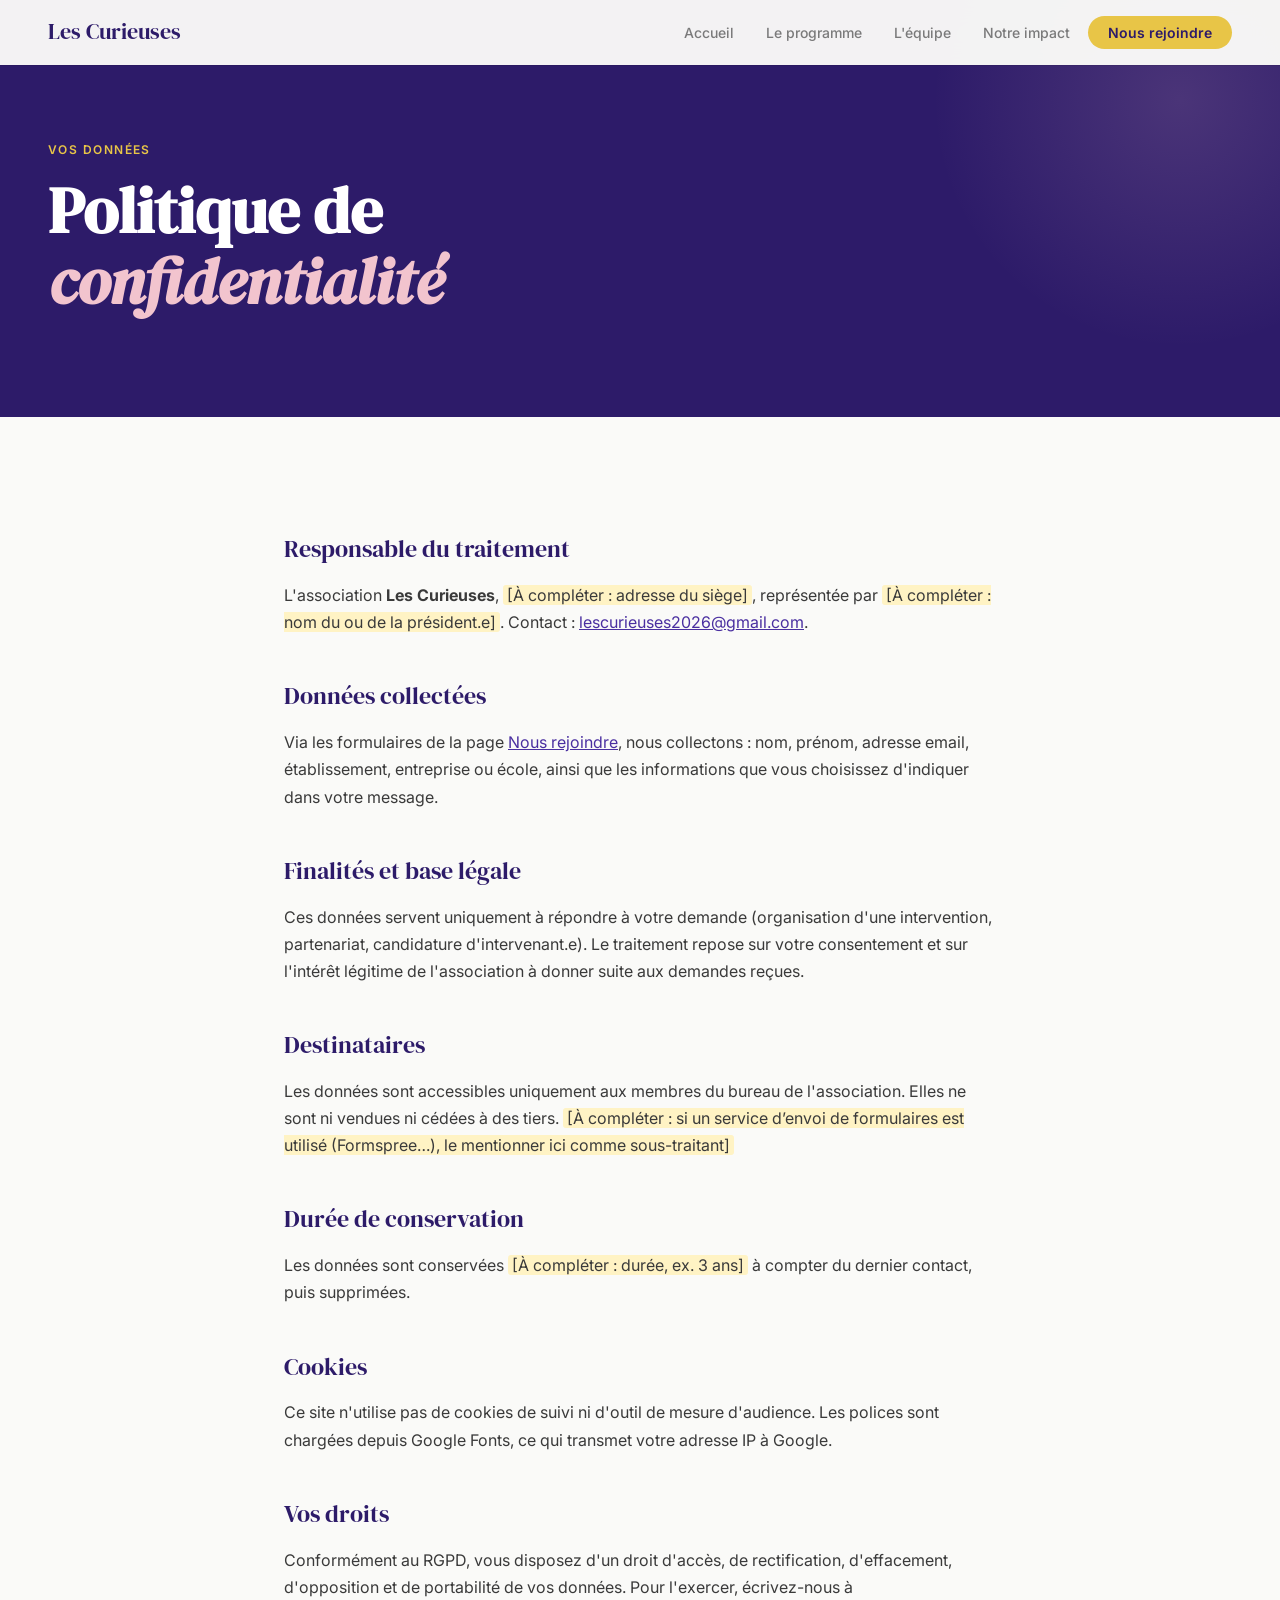
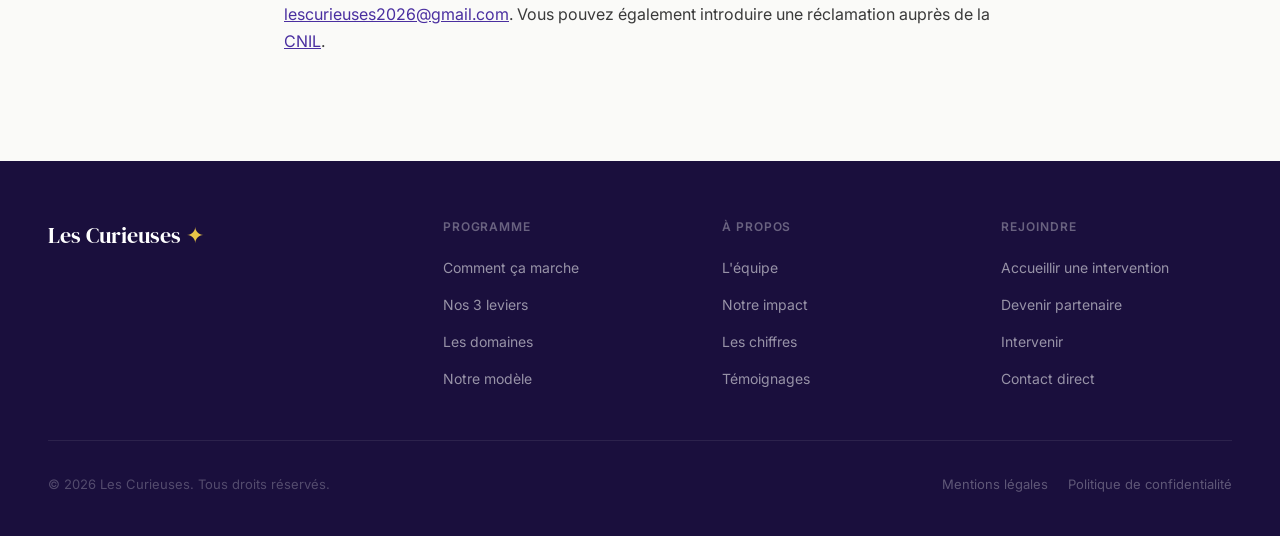
==== confidentialite.html @ ab99b631 "Corrections du site : formulaires, pages légales, SEO et coquilles - Formulaires de contact : ajout " ====
<!DOCTYPE html>
<html lang="fr">
<head>
<meta charset="UTF-8">
<meta name="viewport" content="width=device-width, initial-scale=1.0">
<title>Politique de confidentialité — Les Curieuses</title>
<meta name="description" content="Comment Les Curieuses collecte et protège vos données personnelles.">
<meta property="og:title" content="Politique de confidentialité — Les Curieuses">
<meta property="og:description" content="Comment Les Curieuses collecte et protège vos données personnelles.">
<meta property="og:type" content="website">
<link rel="icon" href="data:image/svg+xml,%3Csvg xmlns=%22http://www.w3.org/2000/svg%22 viewBox=%220 0 100 100%22%3E%3Ctext y=%22.9em%22 font-size=%2290%22%3E%E2%9C%A6%3C/text%3E%3C/svg%3E">
<link rel="preconnect" href="https://fonts.googleapis.com">
<link rel="preconnect" href="https://fonts.gstatic.com" crossorigin>
<link href="https://fonts.googleapis.com/css2?family=DM+Serif+Display:ital@0;1&family=Inter:wght@400;500;600&display=swap" rel="stylesheet">
<link rel="stylesheet" href="css/style.css">
<style>
  .legal { max-width: 760px; margin: 0 auto; padding: 72px 24px 96px; }
  .legal h2 { font-family: 'DM Serif Display', serif; color: var(--violet); font-size: 1.5rem; font-weight: 400; margin: 40px 0 12px; }
  .legal p, .legal li { line-height: 1.7; margin-bottom: 10px; }
  .legal ul { padding-left: 20px; margin-bottom: 10px; }
  .legal a { color: var(--violet-light); }
  .todo { background: #FFF3C4; padding: 0 4px; border-radius: 3px; }
</style>
</head>
<body>
<div id="nav-placeholder"></div>

<div class="page-header">
  <p class="page-header-eyebrow">Vos données</p>
  <h1>Politique de <em>confidentialité</em></h1>
</div>

<section class="legal">
  <h2>Responsable du traitement</h2>
  <p>L'association <strong>Les Curieuses</strong>, <span class="todo">[À compléter : adresse du siège]</span>, représentée par <span class="todo">[À compléter : nom du ou de la président.e]</span>. Contact : <a href="mailto:lescurieuses2026@gmail.com">lescurieuses2026@gmail.com</a>.</p>

  <h2>Données collectées</h2>
  <p>Via les formulaires de la page <a href="contact.html">Nous rejoindre</a>, nous collectons : nom, prénom, adresse email, établissement, entreprise ou école, ainsi que les informations que vous choisissez d'indiquer dans votre message.</p>

  <h2>Finalités et base légale</h2>
  <p>Ces données servent uniquement à répondre à votre demande (organisation d'une intervention, partenariat, candidature d'intervenant.e). Le traitement repose sur votre consentement et sur l'intérêt légitime de l'association à donner suite aux demandes reçues.</p>

  <h2>Destinataires</h2>
  <p>Les données sont accessibles uniquement aux membres du bureau de l'association. Elles ne sont ni vendues ni cédées à des tiers. <span class="todo">[À compléter : si un service d’envoi de formulaires est utilisé (Formspree…), le mentionner ici comme sous-traitant]</span></p>

  <h2>Durée de conservation</h2>
  <p>Les données sont conservées <span class="todo">[À compléter : durée, ex. 3 ans]</span> à compter du dernier contact, puis supprimées.</p>

  <h2>Cookies</h2>
  <p>Ce site n'utilise pas de cookies de suivi ni d'outil de mesure d'audience. Les polices sont chargées depuis Google Fonts, ce qui transmet votre adresse IP à Google.</p>

  <h2>Vos droits</h2>
  <p>Conformément au RGPD, vous disposez d'un droit d'accès, de rectification, d'effacement, d'opposition et de portabilité de vos données. Pour l'exercer, écrivez-nous à <a href="mailto:lescurieuses2026@gmail.com">lescurieuses2026@gmail.com</a>. Vous pouvez également introduire une réclamation auprès de la <a href="https://www.cnil.fr" target="_blank" rel="noopener">CNIL</a>.</p>
</section>

<div id="footer-placeholder"></div>
<script src="js/layout.js"></script>
<script src="js/main.js"></script>
<script>
  document.addEventListener('DOMContentLoaded', () => {
    const navbar = document.getElementById('navbar');
    if (navbar) navbar.classList.add('solid');
  });
</script>
</body>
</html>
---- css/style.css ----
*, *::before, *::after { box-sizing: border-box; margin: 0; padding: 0; }

:root {
  --violet: #2D1B69;
  --violet-light: #4A2FA0;
  --violet-pale: #EDE8FF;
  --rose: #F2C4CE;
  --rose-deep: #D4768A;
  --gold: #E8C547;
  --cream: #FAFAF8;
  --text: #3A3A3A;
  --text-muted: #7A7A7A;
  --white: #ffffff;
}

html { scroll-behavior: smooth; }

body {
  font-family: 'Inter', sans-serif;
  background: var(--cream);
  color: var(--text);
  line-height: 1.7;
  overflow-x: hidden;
}

/* ---- NAV ---- */
nav {
  position: fixed;
  top: 0; left: 0; right: 0;
  z-index: 100;
  padding: 20px 48px;
  display: flex;
  align-items: center;
  justify-content: space-between;
  transition: background 0.3s, padding 0.3s, box-shadow 0.3s;
}
nav.scrolled, nav.solid {
  background: rgba(250,250,248,0.97);
  backdrop-filter: blur(12px);
  padding: 14px 48px;
  box-shadow: 0 1px 0 rgba(0,0,0,0.08);
}
.nav-logo {
  font-family: 'DM Serif Display', serif;
  font-size: 1.35rem;
  color: var(--white);
  text-decoration: none;
  transition: color 0.3s;
}
nav.scrolled .nav-logo, nav.solid .nav-logo { color: var(--violet); }

.nav-links { display: flex; gap: 4px; list-style: none; align-items: center; }
.nav-links a {
  font-size: 0.875rem;
  font-weight: 500;
  color: rgba(255,255,255,0.8);
  text-decoration: none;
  padding: 6px 14px;
  border-radius: 100px;
  transition: color 0.2s, background 0.2s;
}
nav.scrolled .nav-links a, nav.solid .nav-links a { color: var(--text-muted); }
.nav-links a:hover { color: var(--white); background: rgba(255,255,255,0.1); }
nav.scrolled .nav-links a:hover, nav.solid .nav-links a:hover { color: var(--violet); background: var(--violet-pale); }
.nav-links a.active { color: var(--violet) !important; background: var(--violet-pale) !important; }

.nav-cta {
  background: var(--gold) !important;
  color: var(--violet) !important;
  font-weight: 600 !important;
  padding: 8px 20px !important;
  transition: transform 0.15s, box-shadow 0.15s !important;
}
.nav-cta:hover { transform: translateY(-1px); box-shadow: 0 4px 12px rgba(232,197,71,0.4) !important; background: var(--gold) !important; }

.burger {
  display: none;
  flex-direction: column;
  gap: 5px;
  cursor: pointer;
  padding: 4px;
  background: none;
  border: none;
}
.burger span {
  display: block;
  width: 22px;
  height: 2px;
  background: var(--white);
  border-radius: 2px;
  transition: background 0.3s, transform 0.3s, opacity 0.3s;
}
nav.scrolled .burger span, nav.solid .burger span { background: var(--violet); }

/* ---- PAGE HEADER (sous-pages) ---- */
.page-header {
  background: var(--violet);
  padding: 140px 48px 80px;
  position: relative;
  overflow: hidden;
}
.page-header::before {
  content: '';
  position: absolute;
  top: -150px; right: -150px;
  width: 500px; height: 500px;
  border-radius: 50%;
  background: radial-gradient(circle, rgba(242,196,206,0.15) 0%, transparent 70%);
  pointer-events: none;
}
.page-header-eyebrow {
  font-size: 0.75rem;
  font-weight: 600;
  letter-spacing: 0.12em;
  text-transform: uppercase;
  color: var(--gold);
  margin-bottom: 16px;
}
.page-header h1 {
  font-family: 'DM Serif Display', serif;
  font-size: clamp(2.2rem, 5vw, 4rem);
  color: var(--white);
  line-height: 1.1;
  max-width: 700px;
  margin-bottom: 20px;
}
.page-header h1 em { color: var(--rose); font-style: italic; }
.page-header-sub {
  font-size: 1rem;
  color: rgba(255,255,255,0.65);
  max-width: 520px;
  line-height: 1.8;
}

/* ---- SECTIONS ---- */
section { padding: 88px 48px; }
.container { max-width: 1100px; margin: 0 auto; }

.section-eyebrow {
  font-size: 0.75rem;
  font-weight: 600;
  letter-spacing: 0.1em;
  text-transform: uppercase;
  color: var(--rose-deep);
  margin-bottom: 12px;
}
.section-title {
  font-family: 'DM Serif Display', serif;
  font-size: clamp(1.75rem, 3.5vw, 2.75rem);
  color: var(--violet);
  line-height: 1.2;
  margin-bottom: 16px;
}
.section-sub {
  color: var(--text-muted);
  font-size: 1rem;
  line-height: 1.8;
}

/* ---- BUTTONS ---- */
.btn-primary {
  background: var(--gold);
  color: var(--violet);
  padding: 14px 32px;
  border-radius: 100px;
  font-weight: 600;
  font-size: 0.9375rem;
  text-decoration: none;
  display: inline-block;
  transition: transform 0.15s, box-shadow 0.15s;
  border: none;
  cursor: pointer;
  font-family: 'Inter', sans-serif;
}
.btn-primary:hover { transform: translateY(-2px); box-shadow: 0 8px 24px rgba(232,197,71,0.35); }

.btn-secondary {
  color: var(--violet);
  padding: 14px 32px;
  border-radius: 100px;
  font-weight: 500;
  font-size: 0.9375rem;
  text-decoration: none;
  border: 1.5px solid var(--violet);
  display: inline-block;
  transition: background 0.15s, color 0.15s;
}
.btn-secondary:hover { background: var(--violet); color: var(--white); }

.btn-ghost {
  color: rgba(255,255,255,0.8);
  padding: 14px 32px;
  border-radius: 100px;
  font-weight: 500;
  font-size: 0.9375rem;
  text-decoration: none;
  border: 1px solid rgba(255,255,255,0.25);
  display: inline-block;
  transition: border-color 0.15s, color 0.15s;
}
.btn-ghost:hover { border-color: rgba(255,255,255,0.6); color: var(--white); }

/* ---- CARDS ---- */
.card {
  background: var(--white);
  border-radius: 16px;
  padding: 32px 28px;
  transition: transform 0.2s, box-shadow 0.2s;
}
.card:hover { transform: translateY(-6px); box-shadow: 0 16px 40px rgba(45,27,105,0.1); }

/* ---- REVEAL ---- */
.reveal {
  opacity: 0;
  transform: translateY(28px);
  transition: opacity 0.65s ease, transform 0.65s ease;
}
.reveal.visible { opacity: 1; transform: none; }
.reveal-delay-1 { transition-delay: 0.1s; }
.reveal-delay-2 { transition-delay: 0.2s; }
.reveal-delay-3 { transition-delay: 0.3s; }
.reveal-delay-4 { transition-delay: 0.4s; }

/* ---- FOOTER ---- */
footer {
  background: #1A0F3D;
  padding: 56px 48px 40px;
}
.footer-top {
  display: grid;
  grid-template-columns: 1.5fr 1fr 1fr 1fr;
  gap: 48px;
  padding-bottom: 48px;
  border-bottom: 1px solid rgba(255,255,255,0.08);
  margin-bottom: 32px;
}
.footer-logo {
  font-family: 'DM Serif Display', serif;
  font-size: 1.4rem;
  color: var(--white);
  margin-bottom: 12px;
}
.footer-logo span { color: var(--gold); }
.footer-tagline { font-size: 0.875rem; color: rgba(255,255,255,0.4); line-height: 1.6; max-width: 240px; }
.footer-col h4 {
  font-size: 0.75rem;
  font-weight: 600;
  letter-spacing: 0.08em;
  text-transform: uppercase;
  color: rgba(255,255,255,0.35);
  margin-bottom: 16px;
}
.footer-col ul { list-style: none; display: flex; flex-direction: column; gap: 10px; }
.footer-col a {
  font-size: 0.875rem;
  color: rgba(255,255,255,0.55);
  text-decoration: none;
  transition: color 0.15s;
}
.footer-col a:hover { color: var(--white); }
.footer-bottom {
  display: flex;
  justify-content: space-between;
  align-items: center;
  flex-wrap: wrap;
  gap: 12px;
}
.footer-copy { font-size: 0.8125rem; color: rgba(255,255,255,0.25); }
.footer-legal { display: flex; gap: 20px; }
.footer-legal a { font-size: 0.8125rem; color: rgba(255,255,255,0.3); text-decoration: none; transition: color 0.15s; }
.footer-legal a:hover { color: rgba(255,255,255,0.7); }

/* ---- MOBILE ---- */
@media (max-width: 768px) {
  nav { padding: 16px 24px; }
  nav.scrolled, nav.solid { padding: 12px 24px; }
  .nav-links { display: none; position: fixed; top: 0; left: 0; right: 0; bottom: 0; background: var(--violet); flex-direction: column; justify-content: center; align-items: center; gap: 8px; }
  .nav-links.open { display: flex; }
  .nav-links a { font-size: 1.25rem; color: rgba(255,255,255,0.8) !important; padding: 12px 24px; }
  .nav-links a:hover { color: var(--white) !important; background: rgba(255,255,255,0.08) !important; }
  .burger { display: flex; z-index: 10; }
  .page-header { padding: 110px 24px 60px; }
  section { padding: 60px 24px; }
  .footer-top { grid-template-columns: 1fr 1fr; gap: 32px; }
  .footer-bottom { flex-direction: column; text-align: center; }
}

@media (prefers-reduced-motion: reduce) {
  .reveal { opacity: 1; transform: none; transition: none; }
}
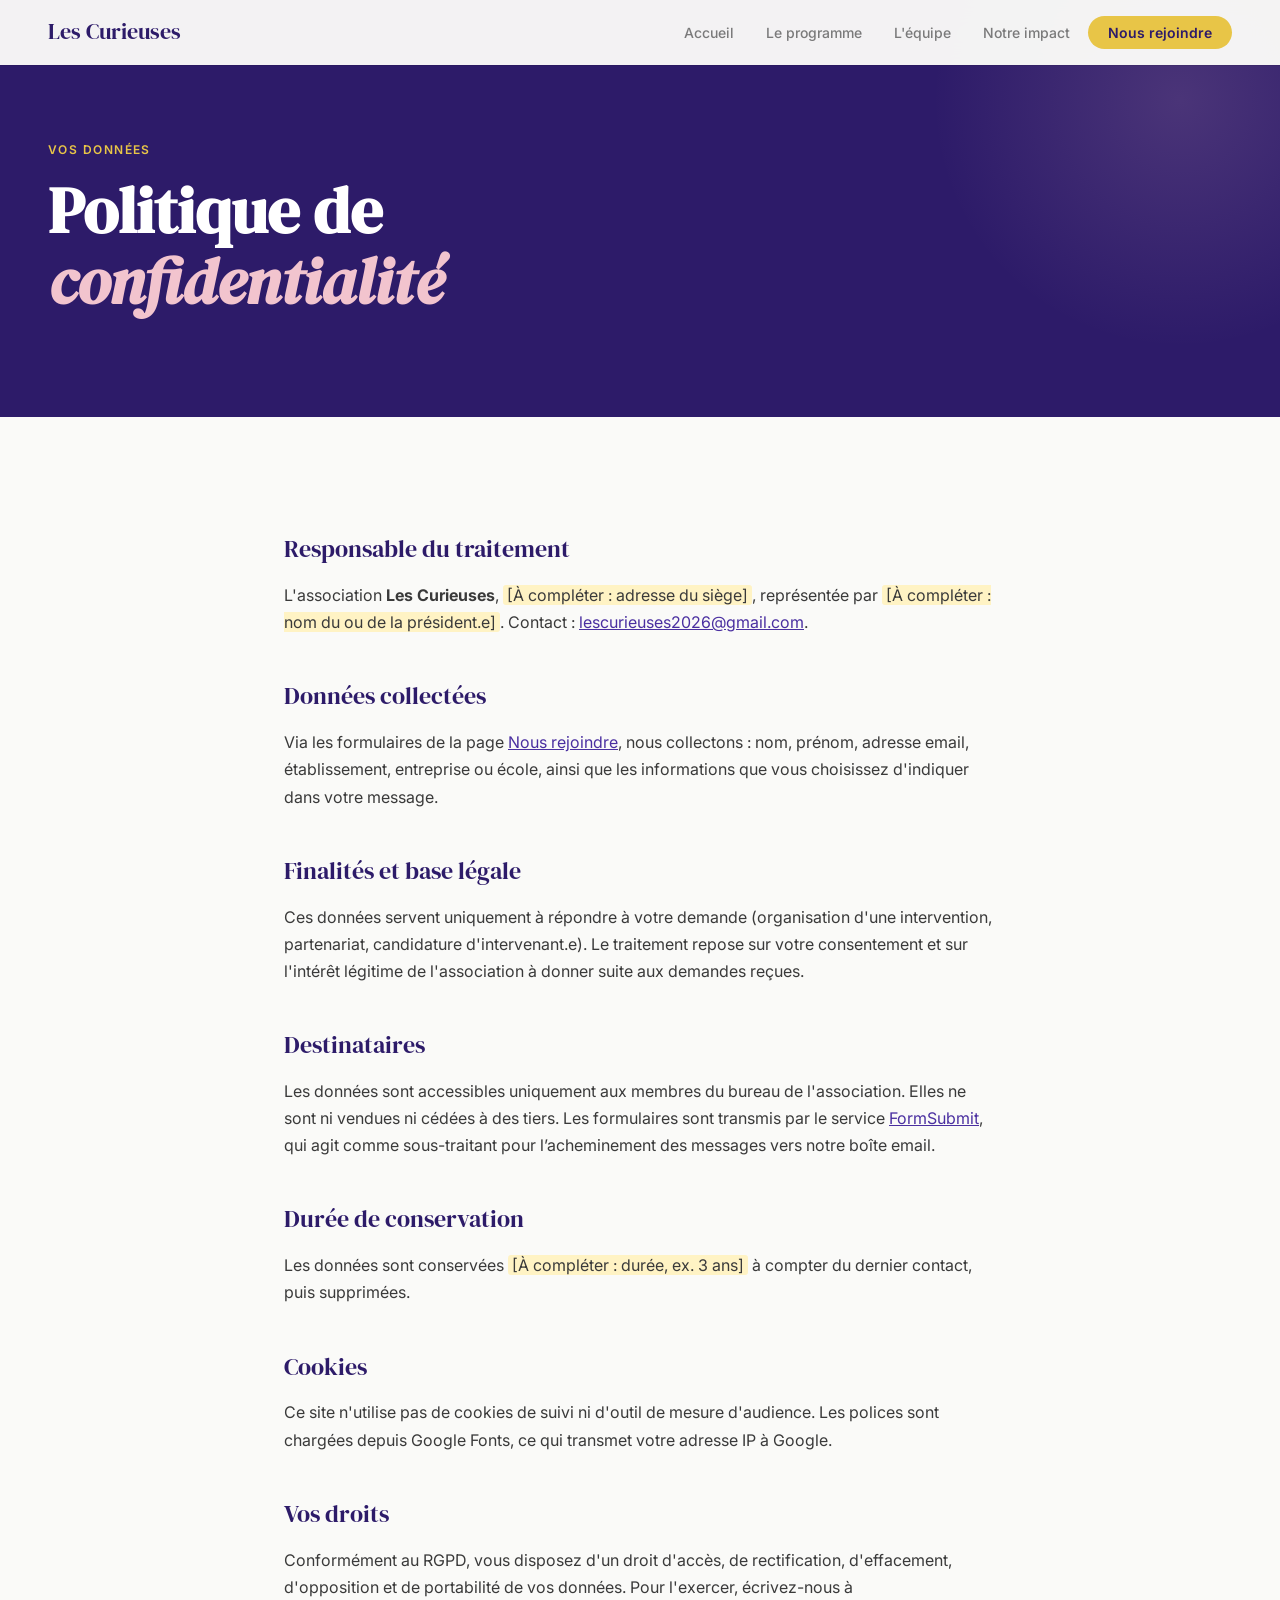
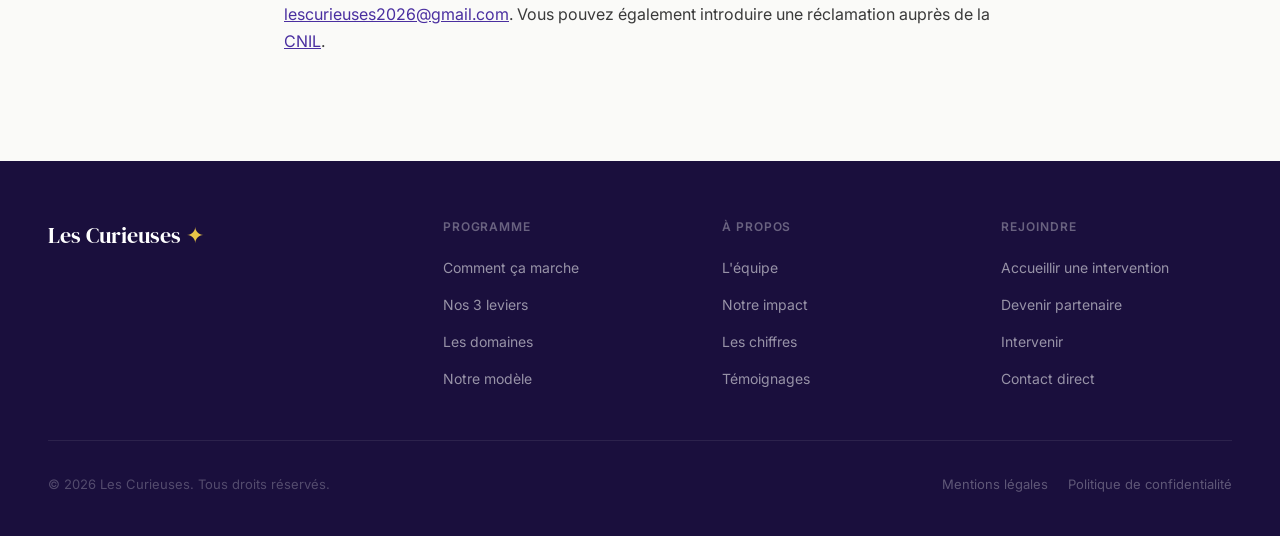
==== commit f930a0d3: "Formulaires : envoi automatique par email via FormSubmit au lieu de mailto Les demandes partent dire" ====
--- a/confidentialite.html
+++ b/confidentialite.html
@@ -41,7 +41,7 @@
   <p>Ces données servent uniquement à répondre à votre demande (organisation d'une intervention, partenariat, candidature d'intervenant.e). Le traitement repose sur votre consentement et sur l'intérêt légitime de l'association à donner suite aux demandes reçues.</p>
 
   <h2>Destinataires</h2>
-  <p>Les données sont accessibles uniquement aux membres du bureau de l'association. Elles ne sont ni vendues ni cédées à des tiers. <span class="todo">[À compléter : si un service d’envoi de formulaires est utilisé (Formspree…), le mentionner ici comme sous-traitant]</span></p>
+  <p>Les données sont accessibles uniquement aux membres du bureau de l'association. Elles ne sont ni vendues ni cédées à des tiers. Les formulaires sont transmis par le service <a href="https://formsubmit.co" target="_blank" rel="noopener">FormSubmit</a>, qui agit comme sous-traitant pour l’acheminement des messages vers notre boîte email.</p>
 
   <h2>Durée de conservation</h2>
   <p>Les données sont conservées <span class="todo">[À compléter : durée, ex. 3 ans]</span> à compter du dernier contact, puis supprimées.</p>
